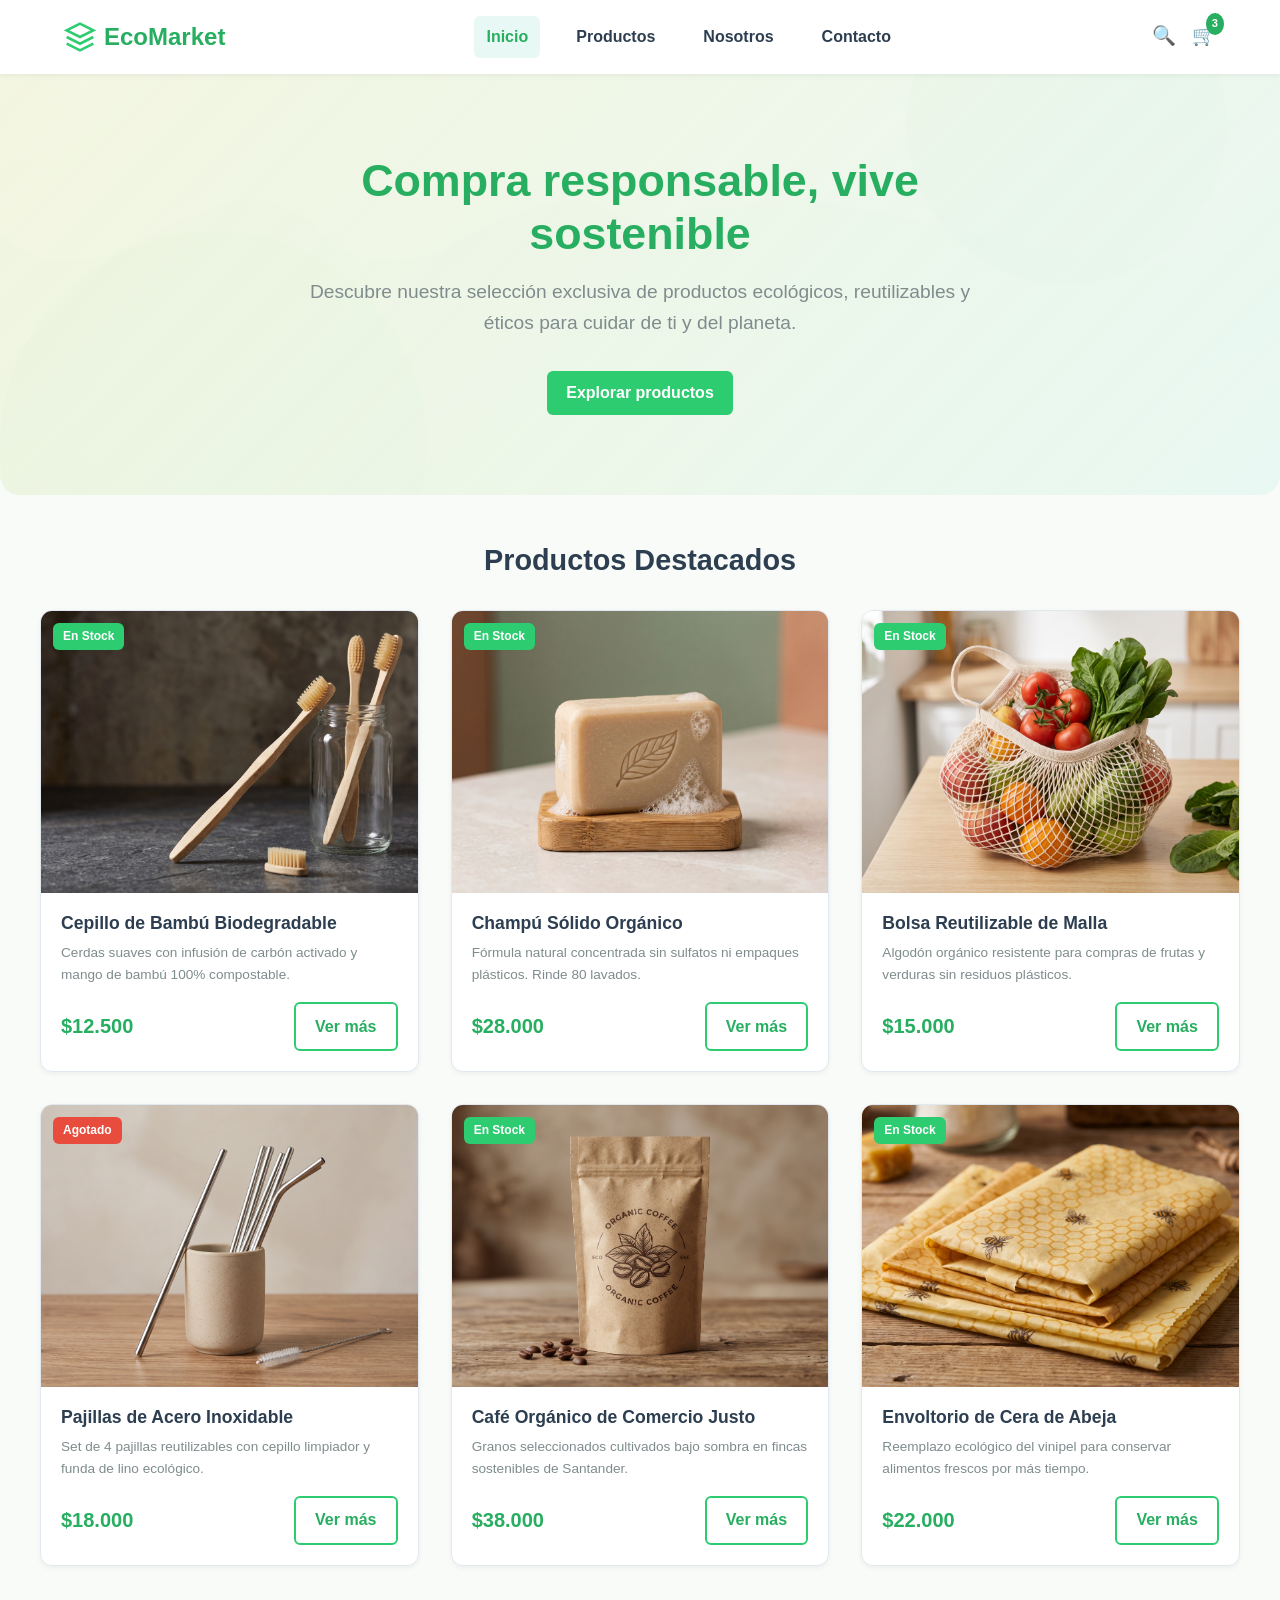
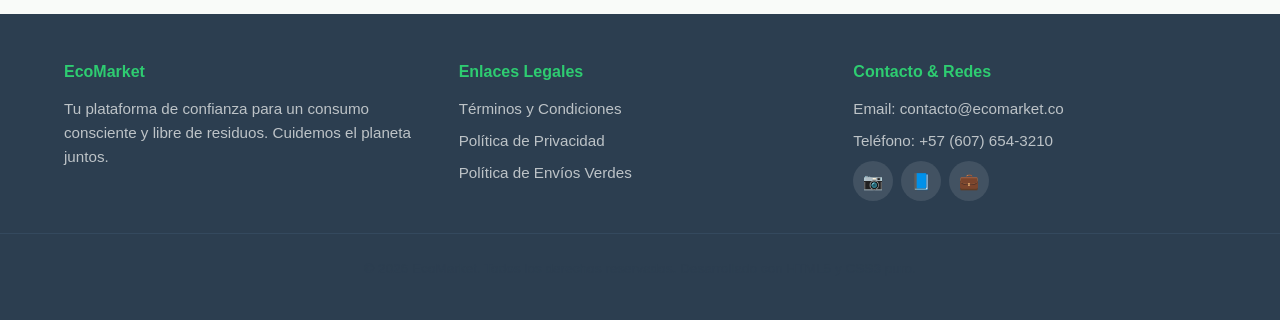
==== index.html @ db6fbe21 "v.1" ====
<!DOCTYPE html>
<html lang="es">
<head>
  <meta charset="UTF-8">
  <meta name="viewport" content="width=device-width, initial-scale=1.0">
  <title>EcoMarket - Tienda de Productos Ecológicos y Sostenibles</title>
  <!-- Estilos CSS Modulares -->
  <link rel="stylesheet" href="css/main.css">
  <link rel="stylesheet" href="css/layout.css">
  <link rel="stylesheet" href="css/components.css">
  <link rel="stylesheet" href="css/animations.css">
</head>
<body>

  <!-- Encabezado / Header -->
  <header class="site-header">
    <div class="header-container container">
      <a href="index.html" class="logo">
        <svg class="logo-icon" viewBox="0 0 24 24" fill="none" stroke="#2ecc71" stroke-width="2">
          <path d="M12 2L2 7l10 5 10-5-10-5zM2 17l10 5 10-5M2 12l10 5 10-5"/>
        </svg>
        <span>EcoMarket</span>
      </a>

      <!-- Menú Responsivo sin JS (Checkbox Hack) -->
      <input type="checkbox" id="menu-toggle" class="menu-toggle">
      <label for="menu-toggle" class="hamburger">&#9776;</label>

      <nav class="nav-menu">
        <a href="index.html" class="nav-link active">Inicio</a>
        <a href="views/productos.html" class="nav-link">Productos</a>
        <a href="views/sobre-nosotros.html" class="nav-link">Nosotros</a>
        <a href="views/contacto.html" class="nav-link">Contacto</a>
      </nav>

      <div class="header-actions">
        <a href="views/productos.html" class="action-btn" title="Buscar">🔍</a>
        <a href="views/productos.html" class="action-btn" title="Carrito">
          🛒 <span class="badge-count">3</span>
        </a>
      </div>
    </div>
  </header>

  <!-- Banner Principal / Hero -->
  <section class="hero">
    <div class="hero-content animate-fade-in">
      <h1 class="hero-title">Compra responsable, vive sostenible</h1>
      <p class="hero-subtitle">Descubre nuestra selección exclusiva de productos ecológicos, reutilizables y éticos para cuidar de ti y del planeta.</p>
      <a href="views/productos.html" class="btn btn-primary">Explorar productos</a>
    </div>
  </section>

  <!-- Productos Destacados -->
  <main class="container section">
    <h2 style="text-align: center; margin-bottom: 2rem;">Productos Destacados</h2>
    
    <div class="products-grid grid-3">
      <!-- Tarjeta 1 -->
      <article class="product-card">
        <span class="badge-tag badge-stock">En Stock</span>
        <div class="product-img-wrap">
          <img src="img/products/p1.jpeg" alt="Cepillo de Bambú">
        </div>
        <div class="product-info">
          <h3 class="product-title">Cepillo de Bambú Biodegradable</h3>
          <p class="product-desc">Cerdas suaves con infusión de carbón activado y mango de bambú 100% compostable.</p>
          <div class="product-footer">
            <span class="product-price">$12.500</span>
            <a href="views/productos.html" class="btn btn-outline">Ver más</a>
          </div>
        </div>
      </article>

      <!-- Tarjeta 2 -->
      <article class="product-card">
        <span class="badge-tag badge-stock">En Stock</span>
        <div class="product-img-wrap">
          <img src="img/products/p3.jpeg" alt="Champú Sólido">
        </div>
        <div class="product-info">
          <h3 class="product-title">Champú Sólido Orgánico</h3>
          <p class="product-desc">Fórmula natural concentrada sin sulfatos ni empaques plásticos. Rinde 80 lavados.</p>
          <div class="product-footer">
            <span class="product-price">$28.000</span>
            <a href="views/productos.html" class="btn btn-outline">Ver más</a>
          </div>
        </div>
      </article>

      <!-- Tarjeta 3 -->
      <article class="product-card">
        <span class="badge-tag badge-stock">En Stock</span>
        <div class="product-img-wrap">
          <img src="img/products/p2.jpeg" alt="Bolsa de Malla">
        </div>
        <div class="product-info">
          <h3 class="product-title">Bolsa Reutilizable de Malla</h3>
          <p class="product-desc">Algodón orgánico resistente para compras de frutas y verduras sin residuos plásticos.</p>
          <div class="product-footer">
            <span class="product-price">$15.000</span>
            <a href="views/productos.html" class="btn btn-outline">Ver más</a>
          </div>
        </div>
      </article>

      <!-- Tarjeta 4 -->
      <article class="product-card">
        <span class="badge-tag badge-out">Agotado</span>
        <div class="product-img-wrap">
          <img src="img/products/p6.jpeg" alt="Pajillas de Acero">
        </div>
        <div class="product-info">
          <h3 class="product-title">Pajillas de Acero Inoxidable</h3>
          <p class="product-desc">Set de 4 pajillas reutilizables con cepillo limpiador y funda de lino ecológico.</p>
          <div class="product-footer">
            <span class="product-price">$18.000</span>
            <a href="views/productos.html" class="btn btn-outline">Ver más</a>
          </div>
        </div>
      </article>

      <!-- Tarjeta 5 -->
      <article class="product-card">
        <span class="badge-tag badge-stock">En Stock</span>
        <div class="product-img-wrap">
          <img src="img/products/p9.jpeg" alt="Café Ecológico">
        </div>
        <div class="product-info">
          <h3 class="product-title">Café Orgánico de Comercio Justo</h3>
          <p class="product-desc">Granos seleccionados cultivados bajo sombra en fincas sostenibles de Santander.</p>
          <div class="product-footer">
            <span class="product-price">$38.000</span>
            <a href="views/productos.html" class="btn btn-outline">Ver más</a>
          </div>
        </div>
      </article>

      <!-- Tarjeta 6 -->
      <article class="product-card">
        <span class="badge-tag badge-stock">En Stock</span>
        <div class="product-img-wrap">
          <img src="img/products/p14.jpeg" alt="Envoltorio Cera">
        </div>
        <div class="product-info">
          <h3 class="product-title">Envoltorio de Cera de Abeja</h3>
          <p class="product-desc">Reemplazo ecológico del vinipel para conservar alimentos frescos por más tiempo.</p>
          <div class="product-footer">
            <span class="product-price">$22.000</span>
            <a href="views/productos.html" class="btn btn-outline">Ver más</a>
          </div>
        </div>
      </article>
    </div>
  </main>

  <!-- Pie de Página / Footer -->
  <footer class="site-footer">
    <div class="container footer-grid">
      <div class="footer-col">
        <h4>EcoMarket</h4>
        <p>Tu plataforma de confianza para un consumo consciente y libre de residuos. Cuidemos el planeta juntos.</p>
      </div>
      <div class="footer-col">
        <h4>Enlaces Legales</h4>
        <ul>
          <li><a href="#">Términos y Condiciones</a></li>
          <li><a href="#">Política de Privacidad</a></li>
          <li><a href="#">Política de Envíos Verdes</a></li>
        </ul>
      </div>
      <div class="footer-col">
        <h4>Contacto & Redes</h4>
        <p>Email: contacto@ecomarket.co</p>
        <p>Teléfono: +57 (607) 654-3210</p>
        <div style="display: flex; gap: 0.5rem; margin-top: 0.5rem;">
          <a href="#" class="social-icon" title="Instagram">📷</a>
          <a href="#" class="social-icon" title="Facebook">📘</a>
          <a href="#" class="social-icon" title="LinkedIn">💼</a>
        </div>
      </div>
    </div>
    <div class="footer-bottom">
      <p>&copy; 2026 EcoMarket. Todos los derechos reservados. Desarrollado con HTML5 y CSS3 puro.</p>
    </div>
  </footer>

</body>
</html>
---- css/main.css ----
/* ==========================================================================
   EcoMarket - main.css
   Reset, Variables Globales y Tipografía (Mobile-First)
   ========================================================================== */

:root {
  /* Paleta de Colores Naturales y Sostenibles */
  --primary-color: #2ecc71;
  --primary-dark: #27ae60;
  --primary-light: #e8f8f5;
  --accent-earth: #d35400;
  --bg-beige: #f5f5dc;
  --bg-light: #f9fbf9;
  --text-dark: #2c3e50;
  --text-muted: #7f8c8d;
  --white: #ffffff;
  --border-color: #e2e8f0;
  --danger-color: #e74c3c;
  --success-color: #2ecc71;

  /* Elevaciones y Sombras */
  --shadow-sm: 0 2px 5px rgba(0,0,0,0.05);
  --shadow-md: 0 5px 15px rgba(0,0,0,0.08);
  --shadow-lg: 0 10px 25px rgba(46, 204, 113, 0.15);

  /* Transiciones */
  --transition-fast: all 0.2s ease;
  --transition-normal: all 0.3s ease;

  /* Bordes */
  --radius-sm: 6px;
  --radius-md: 12px;
  --radius-lg: 20px;
}

/* Reset Universal */
*, *::before, *::after {
  box-sizing: border-box;
  margin: 0;
  padding: 0;
}

html {
  font-size: 16px;
  scroll-behavior: smooth;
}

body {
  font-family: 'Segoe UI', Roboto, Helvetica, Arial, sans-serif;
  background-color: var(--bg-light);
  color: var(--text-dark);
  line-height: 1.6;
  display: flex;
  flex-direction: column;
  min-height: 100vh;
}

a {
  color: inherit;
  text-decoration: none;
}

img {
  max-width: 100%;
  height: auto;
  display: block;
}

ul, ol {
  list-style: none;
}

/* Tipografía Semántica */
h1, h2, h3, h4, h5, h6 {
  color: var(--text-dark);
  font-weight: 700;
  line-height: 1.2;
  margin-bottom: 0.75rem;
}

h1 { font-size: 2.2rem; }
h2 { font-size: 1.8rem; }
h3 { font-size: 1.4rem; }
p { margin-bottom: 1rem; color: var(--text-dark); }
---- css/layout.css ----
/* ==========================================================================
   EcoMarket - layout.css
   Header, Footer, Contenedores y Sistema de Grid Responsivo
   ========================================================================== */

.container {
  width: 100%;
  max-width: 1200px;
  margin: 0 auto;
  padding: 0 1.5rem;
}

.section {
  padding: 3rem 0;
}

/* Header y Navegación */
.site-header {
  background-color: var(--white);
  box-shadow: var(--shadow-sm);
  position: sticky;
  top: 0;
  z-index: 1000;
}

.header-container {
  display: flex;
  align-items: center;
  justify-content: space-between;
  padding: 1rem 1.5rem;
}

.logo {
  display: flex;
  align-items: center;
  gap: 0.5rem;
  font-size: 1.5rem;
  font-weight: 800;
  color: var(--primary-dark);
}

.logo-icon {
  width: 32px;
  height: 32px;
}

.nav-menu {
  display: flex;
  gap: 1.5rem;
  align-items: center;
}

.nav-link {
  font-weight: 600;
  color: var(--text-dark);
  padding: 0.5rem 0.75rem;
  border-radius: var(--radius-sm);
  transition: var(--transition-fast);
}

.nav-link:hover,
.nav-link.active {
  color: var(--primary-dark);
  background-color: var(--primary-light);
}

.header-actions {
  display: flex;
  align-items: center;
  gap: 1rem;
}

.action-btn {
  background: none;
  border: none;
  cursor: pointer;
  position: relative;
  font-size: 1.2rem;
  color: var(--text-dark);
}

.badge-count {
  position: absolute;
  top: -8px;
  right: -8px;
  background-color: var(--primary-dark);
  color: var(--white);
  font-size: 0.7rem;
  font-weight: bold;
  padding: 2px 6px;
  border-radius: 50%;
}

/* Toggle Menu para Mobile (Sin JS - Checkbox Hack) */
.menu-toggle {
  display: none;
}

.hamburger {
  display: none;
  font-size: 1.8rem;
  cursor: pointer;
  color: var(--text-dark);
}

/* Banner Hero */
.hero {
  background: linear-gradient(135deg, rgba(245,245,220,0.8), rgba(232,248,245,0.9)),
              url('../img/hero/hero-bg.svg') center/cover no-repeat;
  padding: 5rem 1.5rem;
  text-align: center;
  border-radius: 0 0 var(--radius-lg) var(--radius-lg);
}

.hero-content {
  max-width: 700px;
  margin: 0 auto;
}

.hero-title {
  font-size: 2.8rem;
  color: var(--primary-dark);
  margin-bottom: 1rem;
}

.hero-subtitle {
  font-size: 1.2rem;
  color: var(--text-muted);
  margin-bottom: 2rem;
}

/* Grids Responsivos */
.products-grid {
  display: grid;
  grid-template-columns: 1fr;
  gap: 2rem;
}

/* Layout del Catálogo (Sidebar + Grid) */
.catalog-layout {
  display: grid;
  grid-template-columns: 1fr;
  gap: 2rem;
}

.sticky-sidebar {
  background: var(--white);
  padding: 1.5rem;
  border-radius: var(--radius-md);
  box-shadow: var(--shadow-sm);
  height: fit-content;
}

/* Footer */
.site-footer {
  background-color: var(--text-dark);
  color: var(--white);
  margin-top: auto;
  padding: 3rem 0 1.5rem;
}

.footer-grid {
  display: grid;
  grid-template-columns: 1fr;
  gap: 2rem;
  margin-bottom: 2rem;
}

.footer-col h4 {
  color: var(--primary-color);
  margin-bottom: 1rem;
}

.footer-col p, .footer-col li {
  color: #bdc3c7;
  font-size: 0.95rem;
  margin-bottom: 0.5rem;
}

.footer-bottom {
  text-align: center;
  padding-top: 1.5rem;
  border-top: 1px solid #34495e;
  color: #7f8c8d;
  font-size: 0.85rem;
}

/* BREAKPOINTS RESPONSIVOS (Mobile First) */
@media (min-width: 768px) {
  .products-grid {
    grid-template-columns: repeat(2, 1fr);
  }

  .catalog-layout {
    grid-template-columns: 260px 1fr;
  }

  .sticky-sidebar {
    position: sticky;
    top: 90px;
  }

  .footer-grid {
    grid-template-columns: repeat(3, 1fr);
  }

  h1 { font-size: 2.8rem; }
}

@media (min-width: 1024px) {
  .products-grid.grid-4 {
    grid-template-columns: repeat(4, 1fr);
  }

  .products-grid.grid-3 {
    grid-template-columns: repeat(3, 1fr);
  }
}

@media (max-width: 767px) {
  .hamburger {
    display: block;
  }

  .nav-menu {
    position: absolute;
    top: 100%;
    left: 0;
    right: 0;
    background: var(--white);
    flex-direction: column;
    padding: 1.5rem;
    box-shadow: var(--shadow-md);
    display: none;
  }

  .menu-toggle:checked ~ .nav-menu {
    display: flex;
  }
}
---- css/components.css ----
/* ==========================================================================
   EcoMarket - components.css
   Tarjetas, Botones, Filtros, Barra de Búsqueda, Formularios y Paginación
   ========================================================================== */

/* Tarjeta de Producto */
.product-card {
  background: var(--white);
  border-radius: var(--radius-md);
  overflow: hidden;
  box-shadow: var(--shadow-sm);
  display: flex;
  flex-direction: column;
  position: relative;
  border: 1px solid var(--border-color);
  transition: var(--transition-normal);
}

.product-img-wrap {
  position: relative;
  padding-top: 75%; /* Aspect Ratio 4:3 */
  overflow: hidden;
  background-color: var(--primary-light);
}

.product-img-wrap img {
  position: absolute;
  top: 0;
  left: 0;
  width: 100%;
  height: 100%;
  object-fit: cover;
  transition: var(--transition-normal);
}

.product-info {
  padding: 1.25rem;
  display: flex;
  flex-direction: column;
  flex-grow: 1;
}

.product-title {
  font-size: 1.1rem;
  font-weight: 700;
  margin-bottom: 0.5rem;
}

.product-desc {
  font-size: 0.85rem;
  color: var(--text-muted);
  margin-bottom: 1rem;
  flex-grow: 1;
}

.product-footer {
  display: flex;
  align-items: center;
  justify-content: space-between;
  margin-top: auto;
}

.product-price {
  font-size: 1.25rem;
  font-weight: 800;
  color: var(--primary-dark);
}

/* Badges y Etiquetas */
.badge-tag {
  position: absolute;
  top: 12px;
  left: 12px;
  padding: 4px 10px;
  border-radius: var(--radius-sm);
  font-size: 0.75rem;
  font-weight: 700;
  z-index: 2;
}

.badge-stock {
  background-color: var(--primary-color);
  color: var(--white);
}

.badge-out {
  background-color: var(--danger-color);
  color: var(--white);
}

/* Botones */
.btn {
  display: inline-block;
  padding: 0.6rem 1.2rem;
  border-radius: var(--radius-sm);
  font-weight: 600;
  text-align: center;
  border: none;
  cursor: pointer;
  transition: var(--transition-fast);
}

.btn-primary {
  background-color: var(--primary-color);
  color: var(--white);
}

.btn-primary:hover {
  background-color: var(--primary-dark);
}

.btn-outline {
  border: 2px solid var(--primary-color);
  color: var(--primary-dark);
  background: transparent;
}

.btn-outline:hover {
  background-color: var(--primary-color);
  color: var(--white);
}

/* Botón Favoritos Interactivo (CSS Puro con Checkbox Hack o :active) */
.fav-checkbox {
  display: none;
}

.btn-fav {
  background: var(--white);
  border: 1px solid var(--border-color);
  border-radius: 50%;
  width: 36px;
  height: 36px;
  display: flex;
  align-items: center;
  justify-content: center;
  cursor: pointer;
  font-size: 1.1rem;
  color: #ccc;
  transition: var(--transition-fast);

  /* Evitar selección de texto */
  user-select: none;
  -webkit-user-select: none;
}

.fav-checkbox:checked + .btn-fav,
.btn-fav:active {
  color: #e74c3c;
  border-color: #e74c3c;
  background-color: #fceae8;
}

/* Barra de Búsqueda */
.search-bar {
  display: flex;
  gap: 0.5rem;
  margin-bottom: 2rem;
}

.search-input {
  width: 100%;
  padding: 0.75rem 1rem;
  border: 2px solid var(--border-color);
  border-radius: var(--radius-sm);
  font-size: 1rem;
  outline: none;
  transition: var(--transition-fast);
}

.search-input:focus {
  border-color: var(--primary-color);
}

/* Componente de Filtros */
.filter-group {
  margin-bottom: 1.5rem;
}

.filter-title {
  font-size: 1rem;
  font-weight: 700;
  margin-bottom: 0.75rem;
  border-bottom: 2px solid var(--primary-light);
  padding-bottom: 0.3rem;
}

.filter-list li {
  margin-bottom: 0.5rem;
}

.filter-label {
  display: flex;
  align-items: center;
  gap: 0.5rem;
  font-size: 0.9rem;
  cursor: pointer;
}

.range-slider {
  width: 100%;
  accent-color: var(--primary-color);
}

/* Paginación Visual */
.pagination {
  display: flex;
  justify-content: center;
  gap: 0.5rem;
  margin-top: 3rem;
}

.page-item {
  display: inline-block;
  padding: 0.5rem 0.9rem;
  border: 1px solid var(--border-color);
  border-radius: var(--radius-sm);
  background: var(--white);
  font-weight: 600;
}

.page-item.active,
.page-item:hover {
  background-color: var(--primary-color);
  color: var(--white);
  border-color: var(--primary-color);
}

/* Formulario Inteligente y Validación Visual (:valid / :invalid) */
.form-group {
  margin-bottom: 1.5rem;
}

.form-label {
  display: block;
  font-weight: 600;
  margin-bottom: 0.5rem;
}

.form-input,
.form-textarea {
  width: 100%;
  padding: 0.75rem 1rem;
  border: 2px solid var(--border-color);
  border-radius: var(--radius-sm);
  font-size: 1rem;
  outline: none;
  transition: var(--transition-fast);
  background-color: var(--white);
}

/* Validación con CSS Puro */
.form-input:focus,
.form-textarea:focus {
  border-color: var(--primary-color);
}

/* Borde verde para campos válidos cuando el usuario ha interactuado */
.form-input:not(:placeholder-shown):valid,
.form-textarea:not(:placeholder-shown):valid {
  border-color: var(--success-color);
  background-color: #f2fef6;
}

/* Borde rojo para campos inválidos cuando no están vacíos */
.form-input:not(:placeholder-shown):invalid,
.form-textarea:not(:placeholder-shown):invalid {
  border-color: var(--danger-color);
  background-color: #fdf2f2;
}

/* Carrusel CSS de Testimonios */
.testimonial-carousel {
  display: flex;
  gap: 1.5rem;
  overflow-x: auto;
  scroll-snap-type: x mandatory;
  padding: 1rem 0;
  -webkit-overflow-scrolling: touch;
}

.testimonial-card {
  min-width: 280px;
  max-width: 350px;
  flex: 0 0 100%;
  background: var(--white);
  padding: 1.5rem;
  border-radius: var(--radius-md);
  box-shadow: var(--shadow-sm);
  scroll-snap-align: center;
  border: 1px solid var(--border-color);
}

@media (min-width: 768px) {
  .testimonial-card {
    flex: 0 0 calc(33.333% - 1rem);
  }
}

.client-avatar {
  width: 50px;
  height: 50px;
  border-radius: 50%;
  object-fit: cover;
  margin-bottom: 1rem;
}

.stars {
  color: #f1c40f;
  margin-bottom: 0.5rem;
}
---- css/animations.css ----
/* ==========================================================================
   EcoMarket - animations.css
   Keyframes, Animaciones y Transiciones de Interactividad
   ========================================================================== */

/* Efecto Hover Elevar Tarjeta (Home y Catálogo) */
.product-card:hover,
.feature-card:hover {
  transform: translateY(-8px);
  box-shadow: var(--shadow-lg);
}

.product-card:hover .product-img-wrap img {
  transform: scale(1.05);
}

/* Animación Scale para Redes Sociales aplicadas dimensiones*/
.social-icon {
  display: inline-flex;
  align-items: center;
  justify-content: center;
  width: 40px;
  height: 40px;
  border-radius: 50%;
  background-color: rgba(255,255,255,0.1);
  color: var(--white);
  transition: transform 0.3s cubic-bezier(0.175, 0.885, 0.32, 1.275), background-color 0.3s ease;
}

.social-icon:hover {
  transform: scale(1.25);
  background-color: var(--primary-color);
}

/* Animación de Hover para Tarjetas de Testimonios */
.testimonial-card {
  transition: transform 0.3s ease, box-shadow 0.3s ease;
}

.testimonial-card:hover {
  transform: translateY(-5px) scale(1.02);
  box-shadow: var(--shadow-md);
}

/* Keyframes de Entrada */
@keyframes fadeIn {
  from {
    opacity: 0;
    transform: translateY(15px);
  }
  to {
    opacity: 1;
    transform: translateY(0);
  }
}

.animate-fade-in {
  animation: fadeIn 0.8s ease forwards;
}
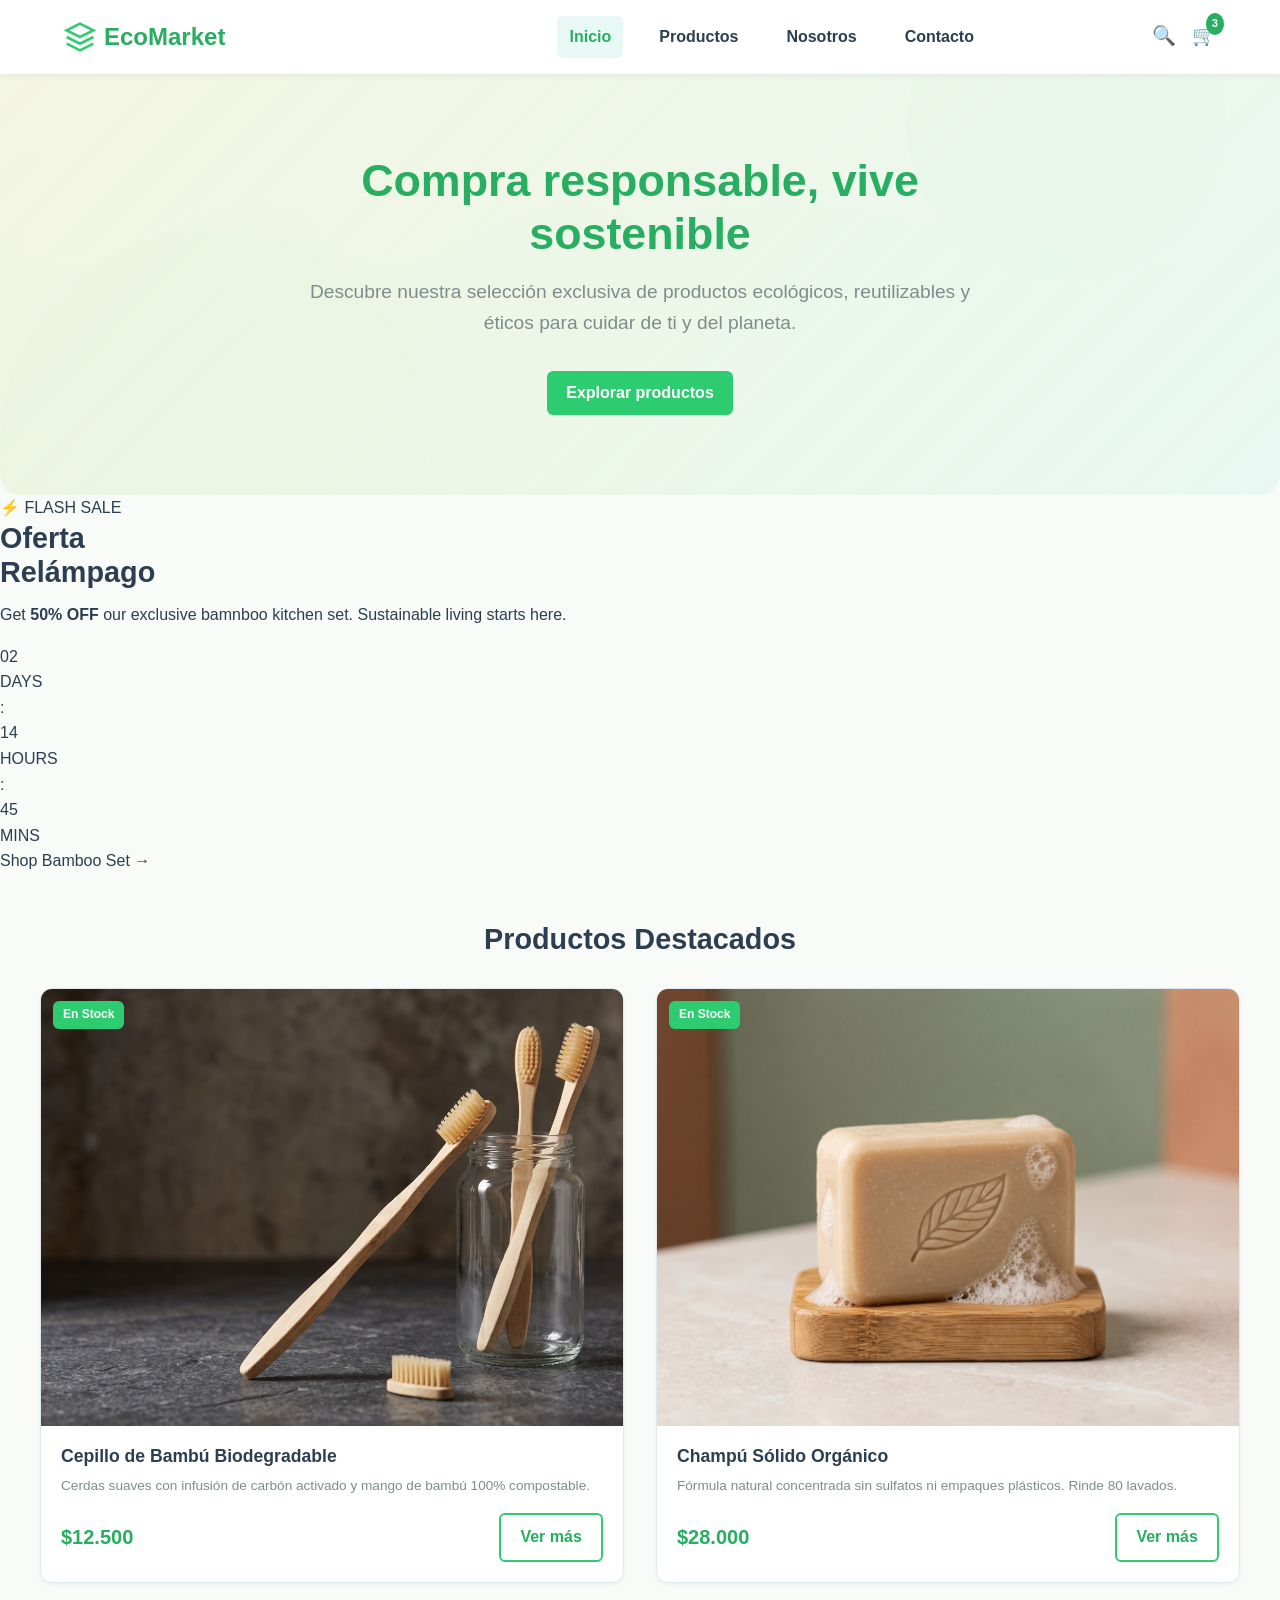
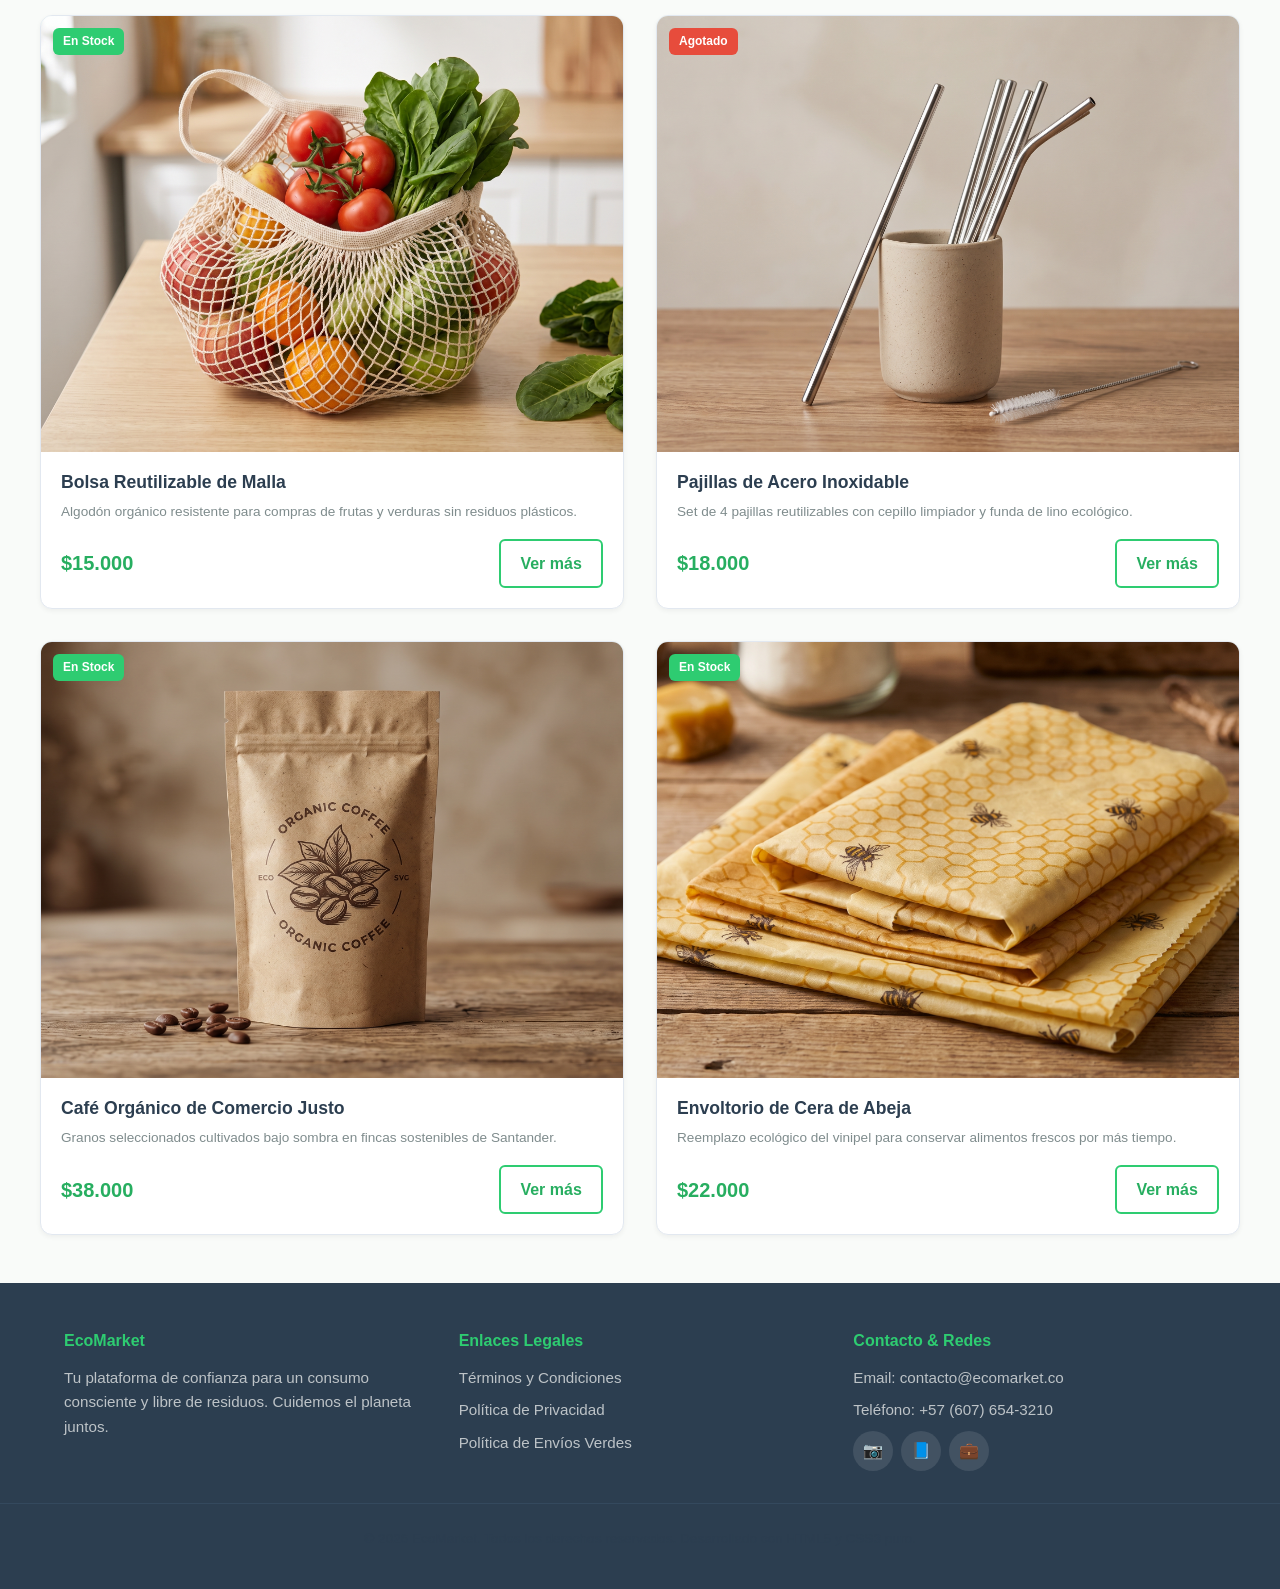
==== commit cd123e2c: "Implement flash sale banner in index.html Added a flash sale section with a timer and product detail" ====
--- a/index.html
+++ b/index.html
@@ -22,6 +22,10 @@
         <span>EcoMarket</span>
       </a>
 
+      <div>
+
+      </div>
+
       <!-- Menú Responsivo sin JS (Checkbox Hack) -->
       <input type="checkbox" id="menu-toggle" class="menu-toggle">
       <label for="menu-toggle" class="hamburger">&#9776;</label>
@@ -42,7 +46,8 @@
     </div>
   </header>
 
-  <!-- Banner Principal / Hero -->
+
+<!-- Banner Principal / Hero -->
   <section class="hero">
     <div class="hero-content animate-fade-in">
       <h1 class="hero-title">Compra responsable, vive sostenible</h1>
@@ -51,16 +56,59 @@
     </div>
   </section>
 
+
+
+<section class="flash-sale-banner">
+  <div class="flash-sale-info">
+    <span class="flash-sale-badge">⚡ FLASH SALE</span>
+    <h2 class="flash-sale-title">Oferta<br>Relámpago</h2>
+    <p class="flash-sale-description">
+      Get <strong>50% OFF</strong> our exclusive bamnboo kitchen set. Sustainable living starts here.
+    </p>
+  </div>
+
+  
+  <div class="flash-sale-action">
+ 
+    <div class="timer-container">
+      <div class="timer-block">
+        <div class="timer-box">02</div>
+        <span class="timer-label">DAYS</span>
+      </div>
+
+      <span class="timer-separator">:</span>
+
+      <div class="timer-block">
+        <div class="timer-box">14</div>
+        <span class="timer-label">HOURS</span>
+      </div>
+
+      <span class="timer-separator">:</span>
+
+      <div class="timer-block">
+        <div class="timer-box">45</div>
+        <span class="timer-label">MINS</span>
+      </div>
+    </div>
+
+   
+    <a href="#productos" class="flash-sale-btn">
+      Shop Bamboo Set &rarr;
+    </a>
+  </div>
+</section>
+
+
   <!-- Productos Destacados -->
   <main class="container section">
     <h2 style="text-align: center; margin-bottom: 2rem;">Productos Destacados</h2>
     
-    <div class="products-grid grid-3">
+    <div class="products-grid grid-1">
       <!-- Tarjeta 1 -->
       <article class="product-card">
         <span class="badge-tag badge-stock">En Stock</span>
         <div class="product-img-wrap">
-          <img src="img/products/p1.jpeg" alt="Cepillo de Bambú">
+          <img src="img/products/p1.jpeg" center; alt="Cepillo de Bambú">
         </div>
         <div class="product-info">
           <h3 class="product-title">Cepillo de Bambú Biodegradable</h3>
@@ -186,4 +234,4 @@
   </footer>
 
 </body>
-</html>+</html>
